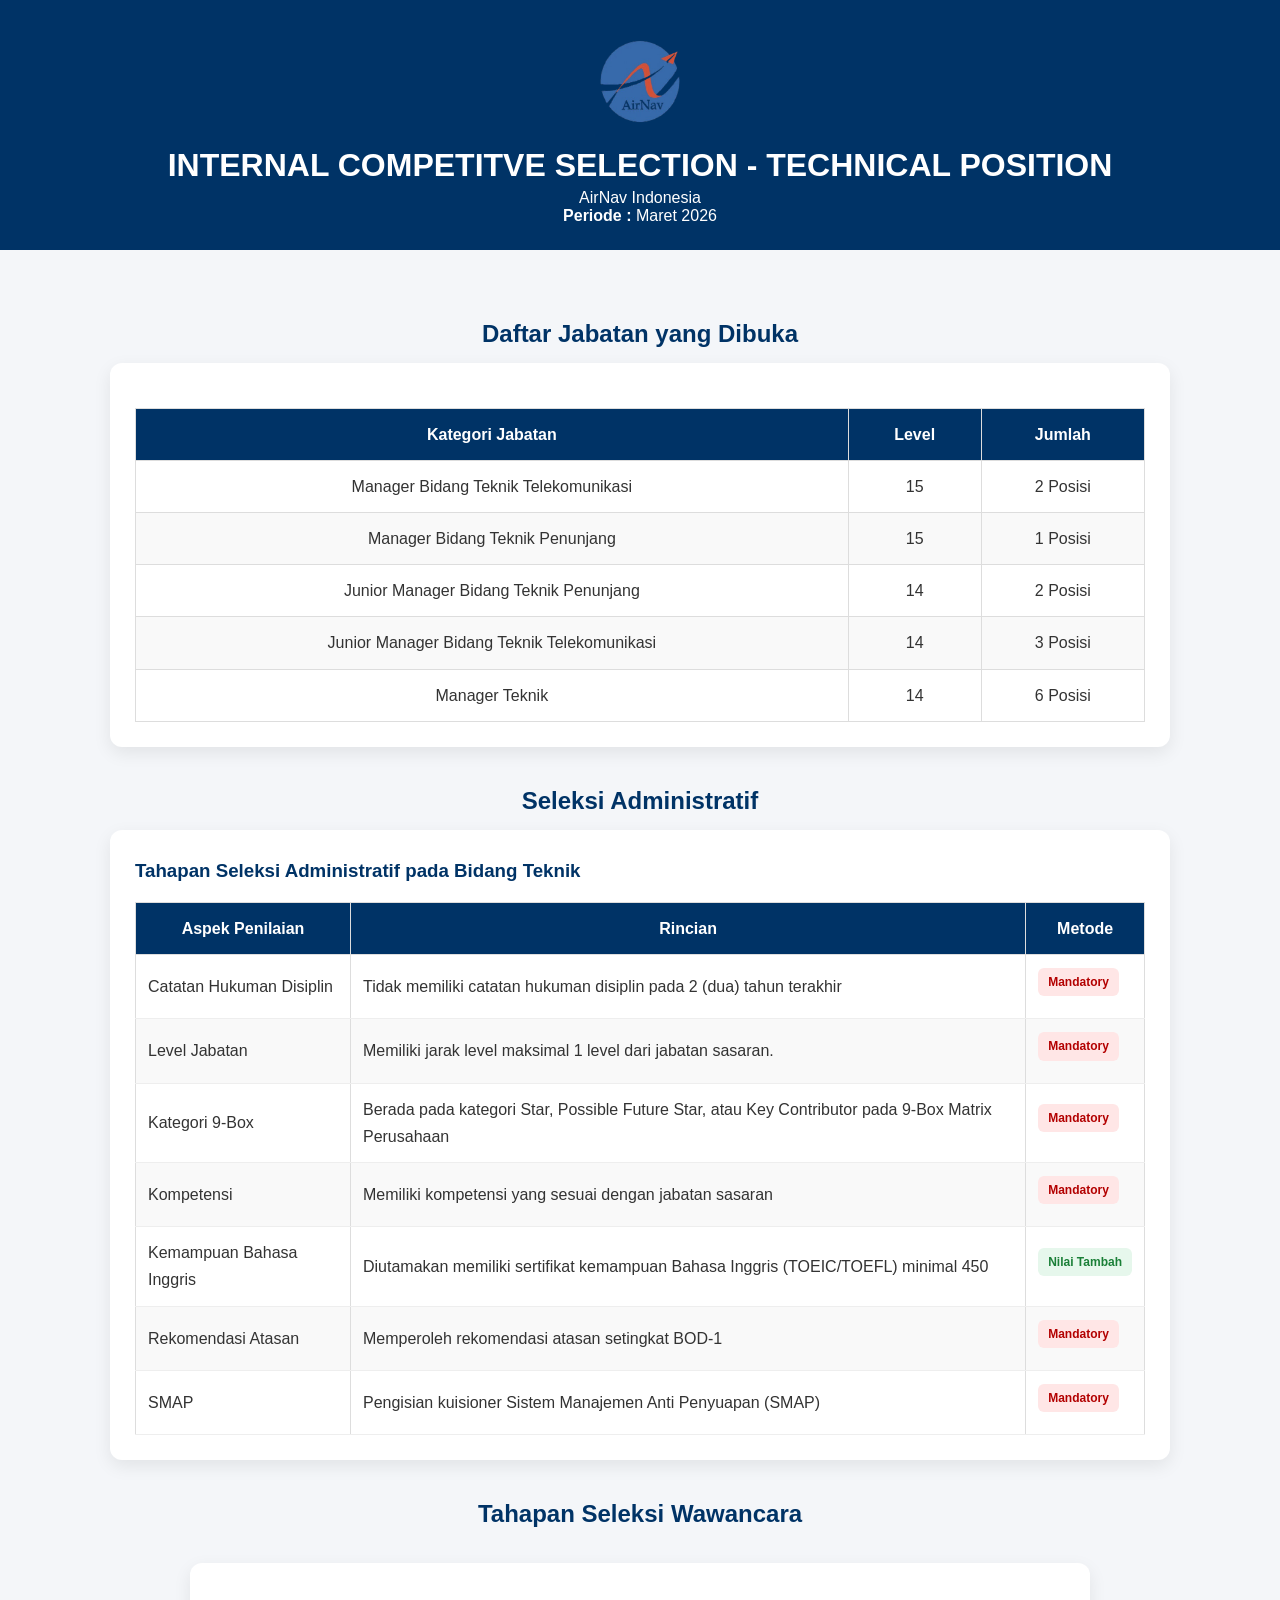
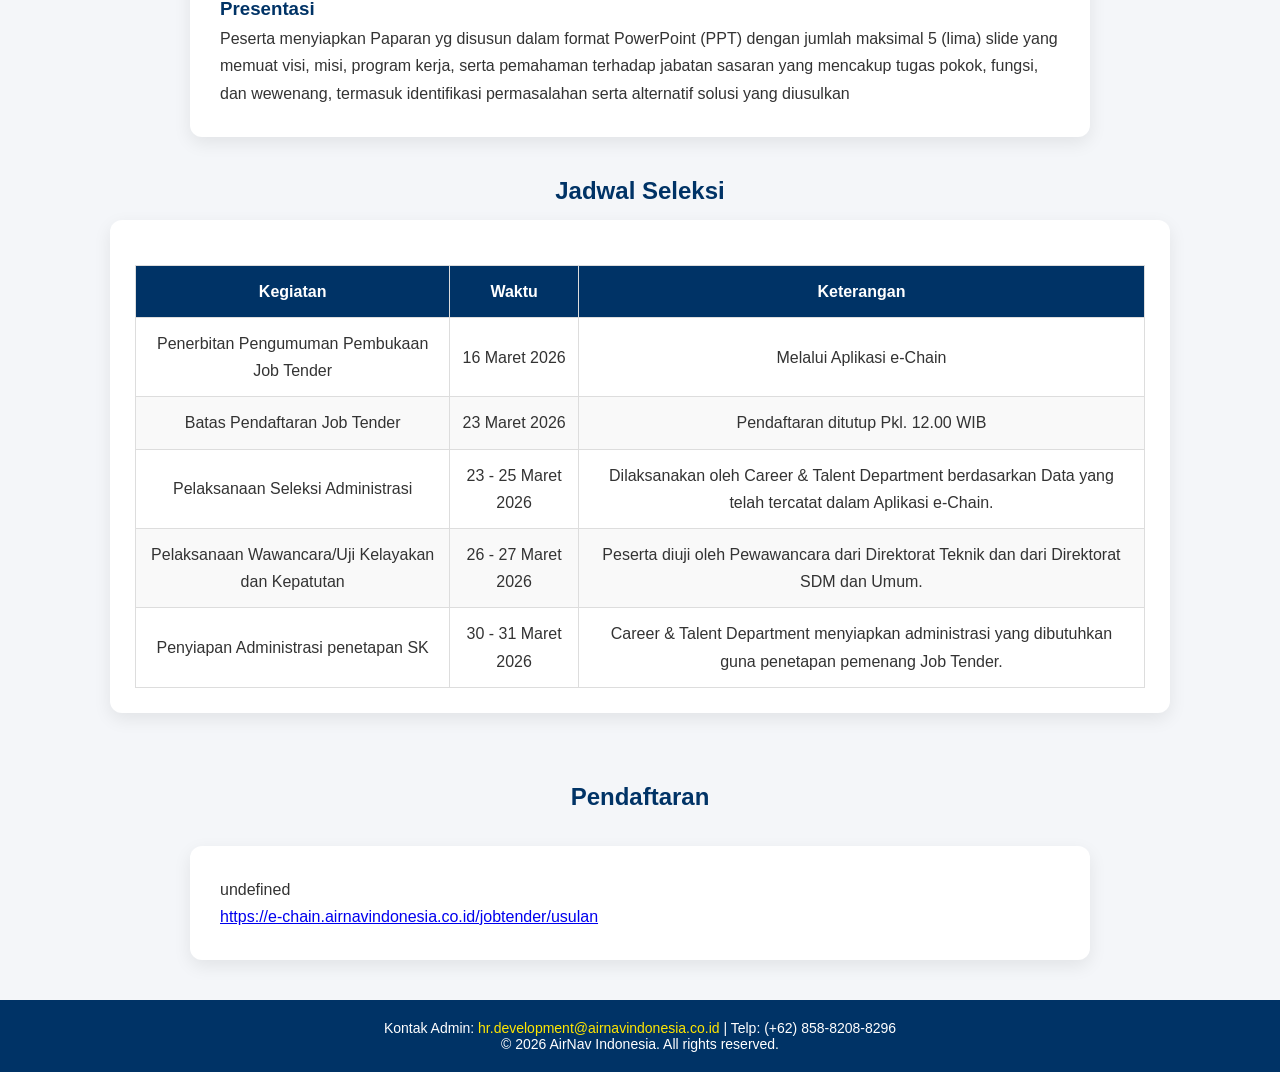
==== index.html @ 0acf9e3b "Update index.html" ====
<!DOCTYPE html>
<html>

<head>

<title>Internal Competitive Selection | Teknik</title>

<link rel="stylesheet" href="css/style.css">

<meta name="viewport" content="width=device-width, initial-scale=1.0">

</head>

<body>

<header>

<img src="images/logo.png" class="logo">

<h1 id="judulTender">Internal Competitive Selection</h1>

<p>AirNav Indonesia</p>

<p><b>Periode :</b> <span id="periodeTender"></span></p>

</header>

<div class="container">

<!-- ======================
JABATAN
====================== -->
    
<h2>Daftar Jabatan yang Dibuka</h2>

<div class="card admin-card">

<table>

<thead>
<tr>
<th>Kategori Jabatan</th>
<th>Level</th>
<th>Jumlah</th>
</tr>
</thead>

<tbody id="jabatanTable"></tbody>

</table>

</div>




<!-- ======================
SELEKSI ADMINISTRATIF
====================== -->

<h2>Seleksi Administratif</h2>

<div class="card admin-card">

<h3>Tahapan Seleksi Administratif pada Bidang Teknik</h3>

<table class="admin-table">

<thead>
<tr>
<th>Aspek Penilaian</th>
<th>Rincian</th>
<th>Metode</th>
</tr>
</thead>

<tbody id="adminTable"></tbody>

</table>

</div>


<!-- ======================
TAHAP WAWANCARA
====================== -->

<h2>Tahapan Seleksi Wawancara</h2>

<div id="wawancara" class="card-container"></div>



<!-- ======================
JADWAL
====================== -->

<h2>Jadwal Seleksi</h2>

<div class="card admin-card">
<table>

<thead>
<tr>
<th>Kegiatan</th>
<th>Waktu</th>
<th>Keterangan</th>
</tr>
</thead>

<tbody id="jadwalTable"></tbody>

</table>

</div>

</div>



<h2>Pendaftaran </h2>

<div id="pendaftaran" class="card-container"></div>


<!-- ======================
FOOTER
===================== -->
<footer>
    <p>Kontak Admin: <a href="hr.development@airnavindonesia.co.id">hr.development@airnavindonesia.co.id</a> | Telp: (+62) 858-8208-8296</p>
    <p>© 2026 AirNav Indonesia. All rights reserved.</p>
</footer>

<script src="js/script.js"></script>

</body>
</html>
---- css/style.css ----
/* =====================
GLOBAL
===================== */
*{
box-sizing:border-box;
margin:0;
padding:0;
}

body{

font-family: Arial, Helvetica, sans-serif;
background:#f4f6f9;
margin:0;
color:#333;


}

/* =====================
HEADER
===================== */

header{

background:#003366;
color:white;
padding:25px;
text-align:center;

}

.logo{

/* width:200px;
margin-bottom:10px; */


max-width:200px;
width:100%;
height:auto;


}

header h1{

margin:5px 0;

}

/* =====================
CONTAINER
===================== */

.container{

/* width:85%;
margin:auto;
padding:30px; */

width:100%;
max-width:1100px;
margin:auto;
padding:30px 20px;

}

h2{

margin-top:40px;
color:#003366;
text-align:center;

}

h3{

margin-top:20px;
color:#003366;

}

.btn-daftar{

display:inline-block;
margin-top:10px;
padding:10px 18px;

background:#0d3b66;
color:white;
text-decoration:none;

border-radius:6px;
font-weight:bold;

}

.btn-daftar:hover{

background:#145da0;

}

/* =====================
TABLE
===================== */

table{

width:100%;
border-collapse:collapse;
margin-top:20px;
background:white;

}

th, td{

border:1px solid #ddd;
padding:12px;
text-align:center;

}

th{

background:#003366;
color:white;

}

tr:nth-child(even){

background:#f9f9f9;

}

/* =====================
CARD CONTAINER
===================== */

.card-container{

display:flex;
flex-wrap:wrap;
gap:20px;
margin-top:20px;
justify-content:center;

}


/* =====================
CARD
===================== */

.card{

background:white;
padding:30px;
border-radius:12px;
box-shadow:0 6px 18px rgba(0,0,0,0.08);

width:100%;
max-width:900px;

line-height:1.7;

margin-top:15px;

}

.card:hover{

transform:translateY(-5px);

}

.card h3{

margin-top:0;

}

/* =====================
ADMINISTRATIF CARD
===================== */

.admin-card{

width:100%;
max-width:100%;
padding:25px;

}

/* tabel administratif */

.admin-table{

width:100%;
border-collapse:collapse;
margin-top:15px;

}

.admin-table th{

background:#003366;
color:white;
padding:12px;
text-align:center;

}

.admin-table td{

padding:12px;
border-bottom:1px solid #eee;
text-align:left;

}

.admin-table tr:hover{

background:#f4f8ff;

}

/* =====================
BADGE
===================== */

.badge{

display:inline-block;
padding:4px 10px;
border-radius:6px;
font-size:12px;
margin-bottom:10px;
font-weight:bold;
white-space:nowrap;

}

.mandatory{

background:#ffe6e6;
color:#b30000;

}

.ranking{

background:#e6f2ff;
color:#003366;

}

.nilai-tambah{

background:#e6f7ec;
color:#1a7f37;

}

/* =====================
RESPONSIVE MOBILE
===================== */

@media (max-width:768px){

.container{

width:100%;
padding:15px;
justify-content:center;

}

.logo{
width:140px;
}

.card{

width:100%;
max-width: 100%;

}

.card-container{
flex-direction:column;
}

table{

font-size:14px;
display:block; 
overflow-x:auto; 

}

header{

padding:20px 10px;

}

}

html, body{
overflow-x:hidden;
}


/* @media (max-width:768px){

.container{
width:100%;
padding:15px;
}

.logo{
width:140px;
}

.card-container{
flex-direction:column;
}

.card{
width:100%;
}

table{
font-size:14px;
display:block;
overflow-x:auto;
}

header{
padding:20px 10px;
}

html, body{
overflow-x:hidden;
}

}
 */


/* =====================
FOOTER
===================== */
footer {
    background-color: #003366;
    color: white;
    text-align: center;
    padding: 20px 10px;
    margin-top: 40px;
    font-size: 14px;
}

footer a {
    color: #ffe600;
    text-decoration: none;
}

footer a:hover {
    text-decoration: underline;
}

/* Footer responsive */
@media (max-width: 768px) {
    footer {
        font-size: 13px;
        padding: 15px 10px;
    }
}
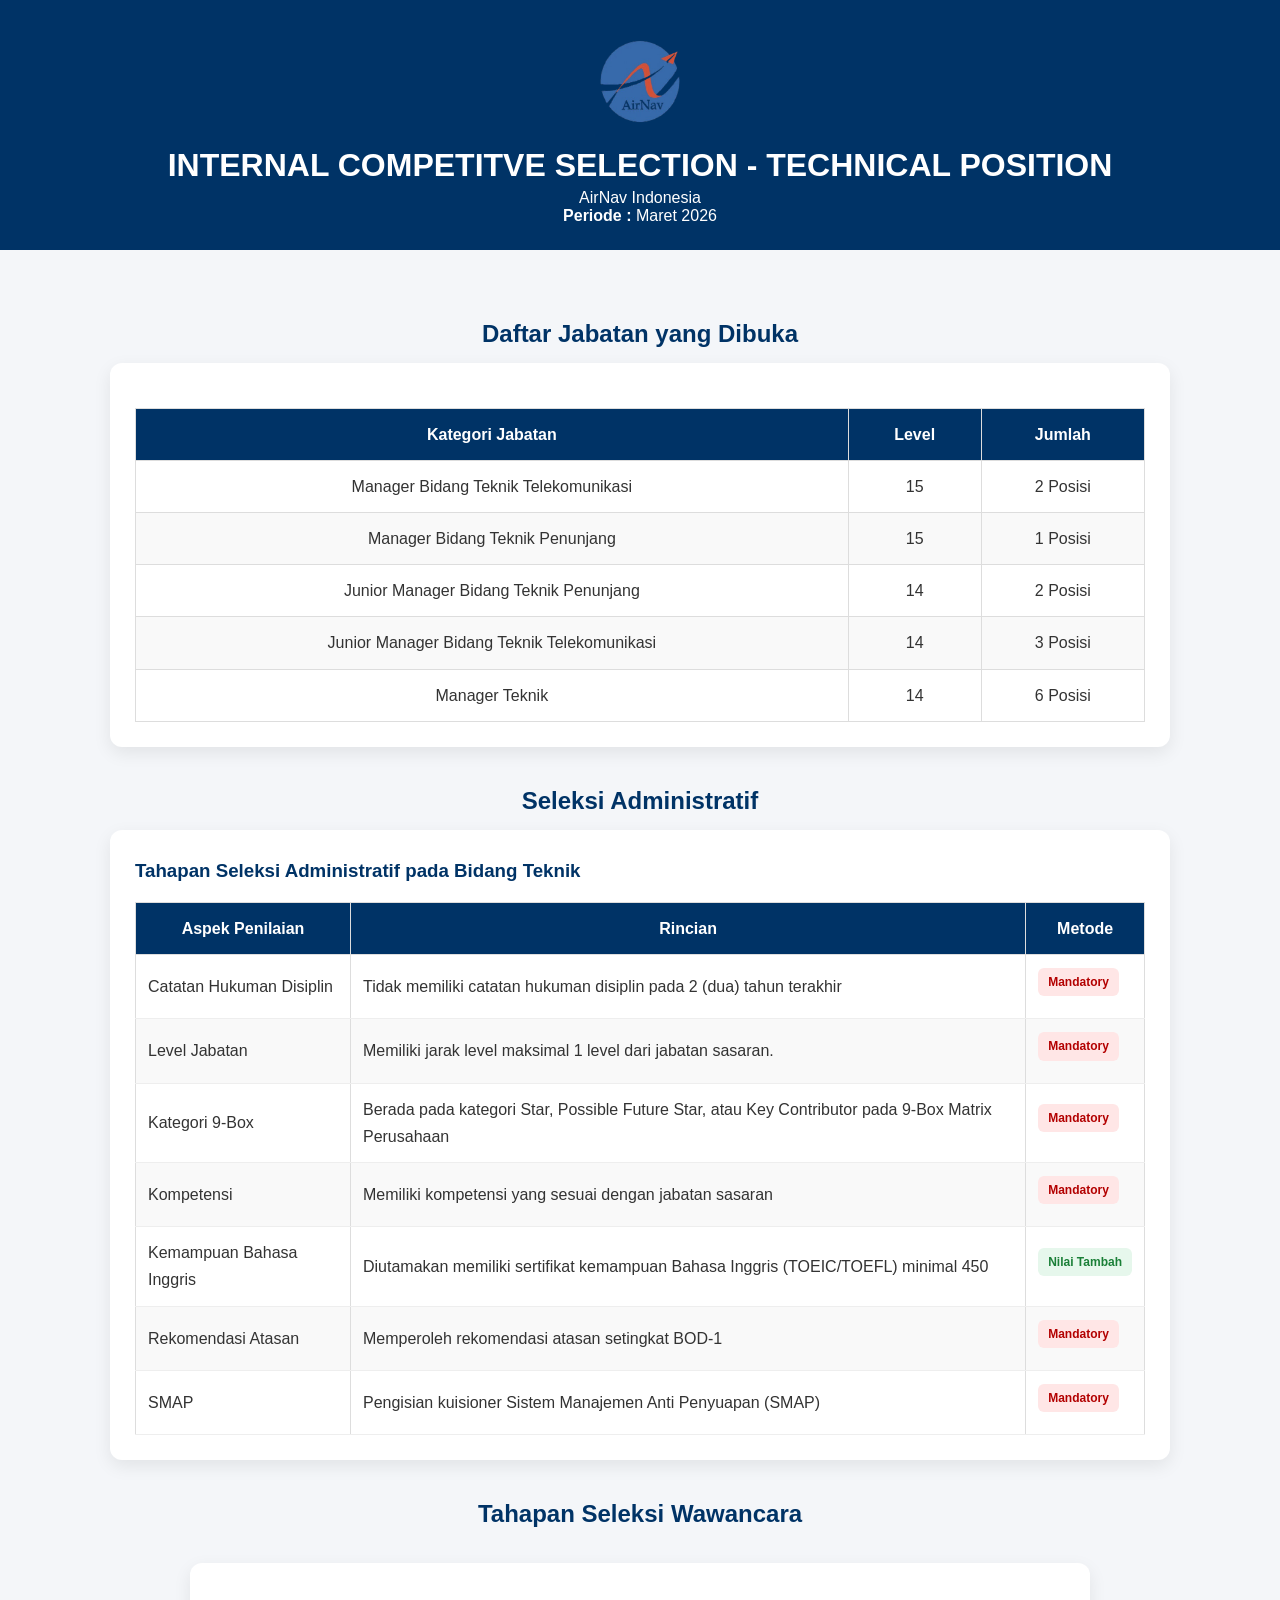
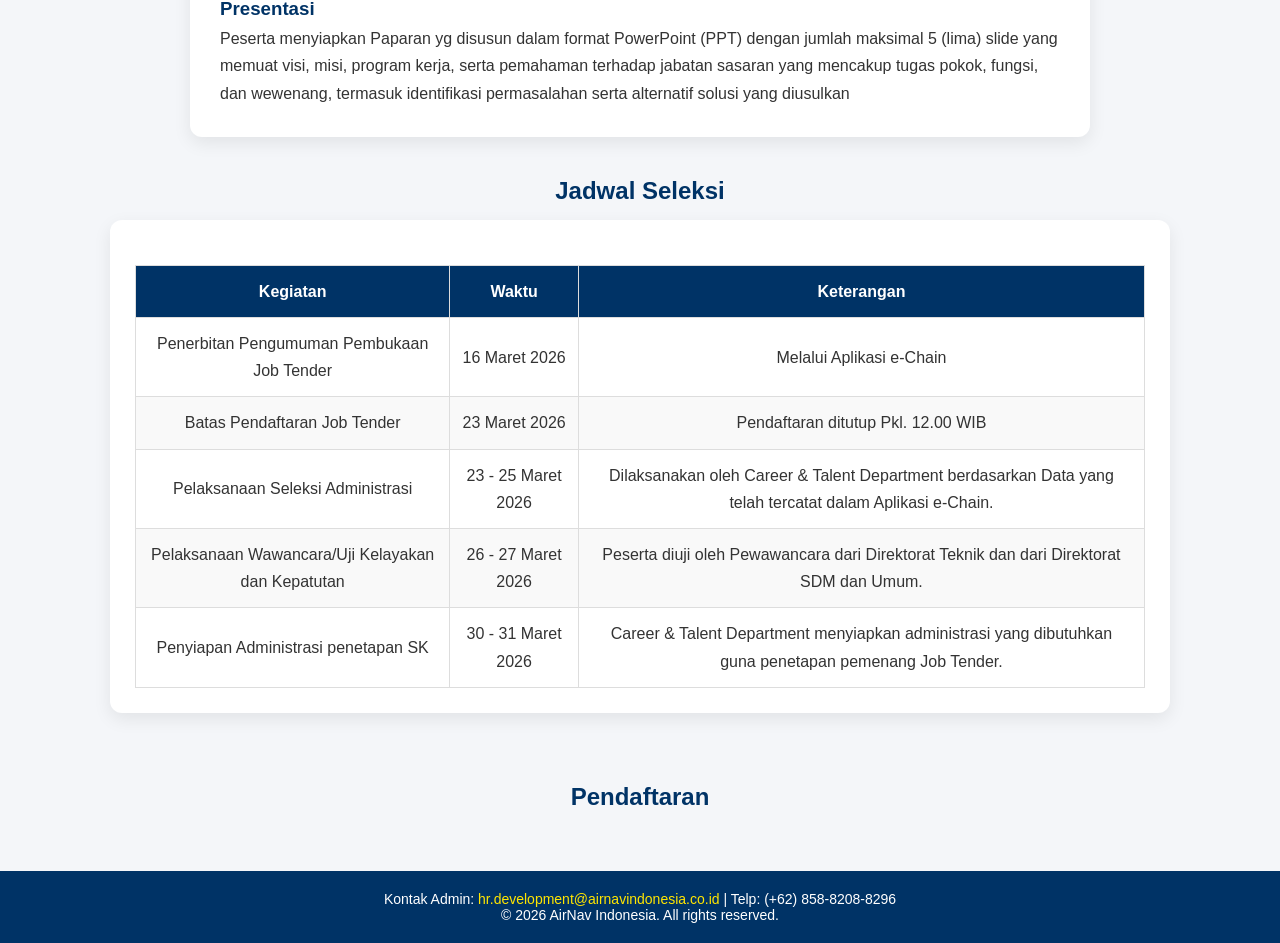
==== commit 8d0f45ca: "Update index.html" ====
--- a/index.html
+++ b/index.html
@@ -120,7 +120,7 @@
 
 <h2>Pendaftaran </h2>
 
-<div id="pendaftaran" class="card-container"></div>
+<div class="card-container"></div>
 
 
 <!-- ======================
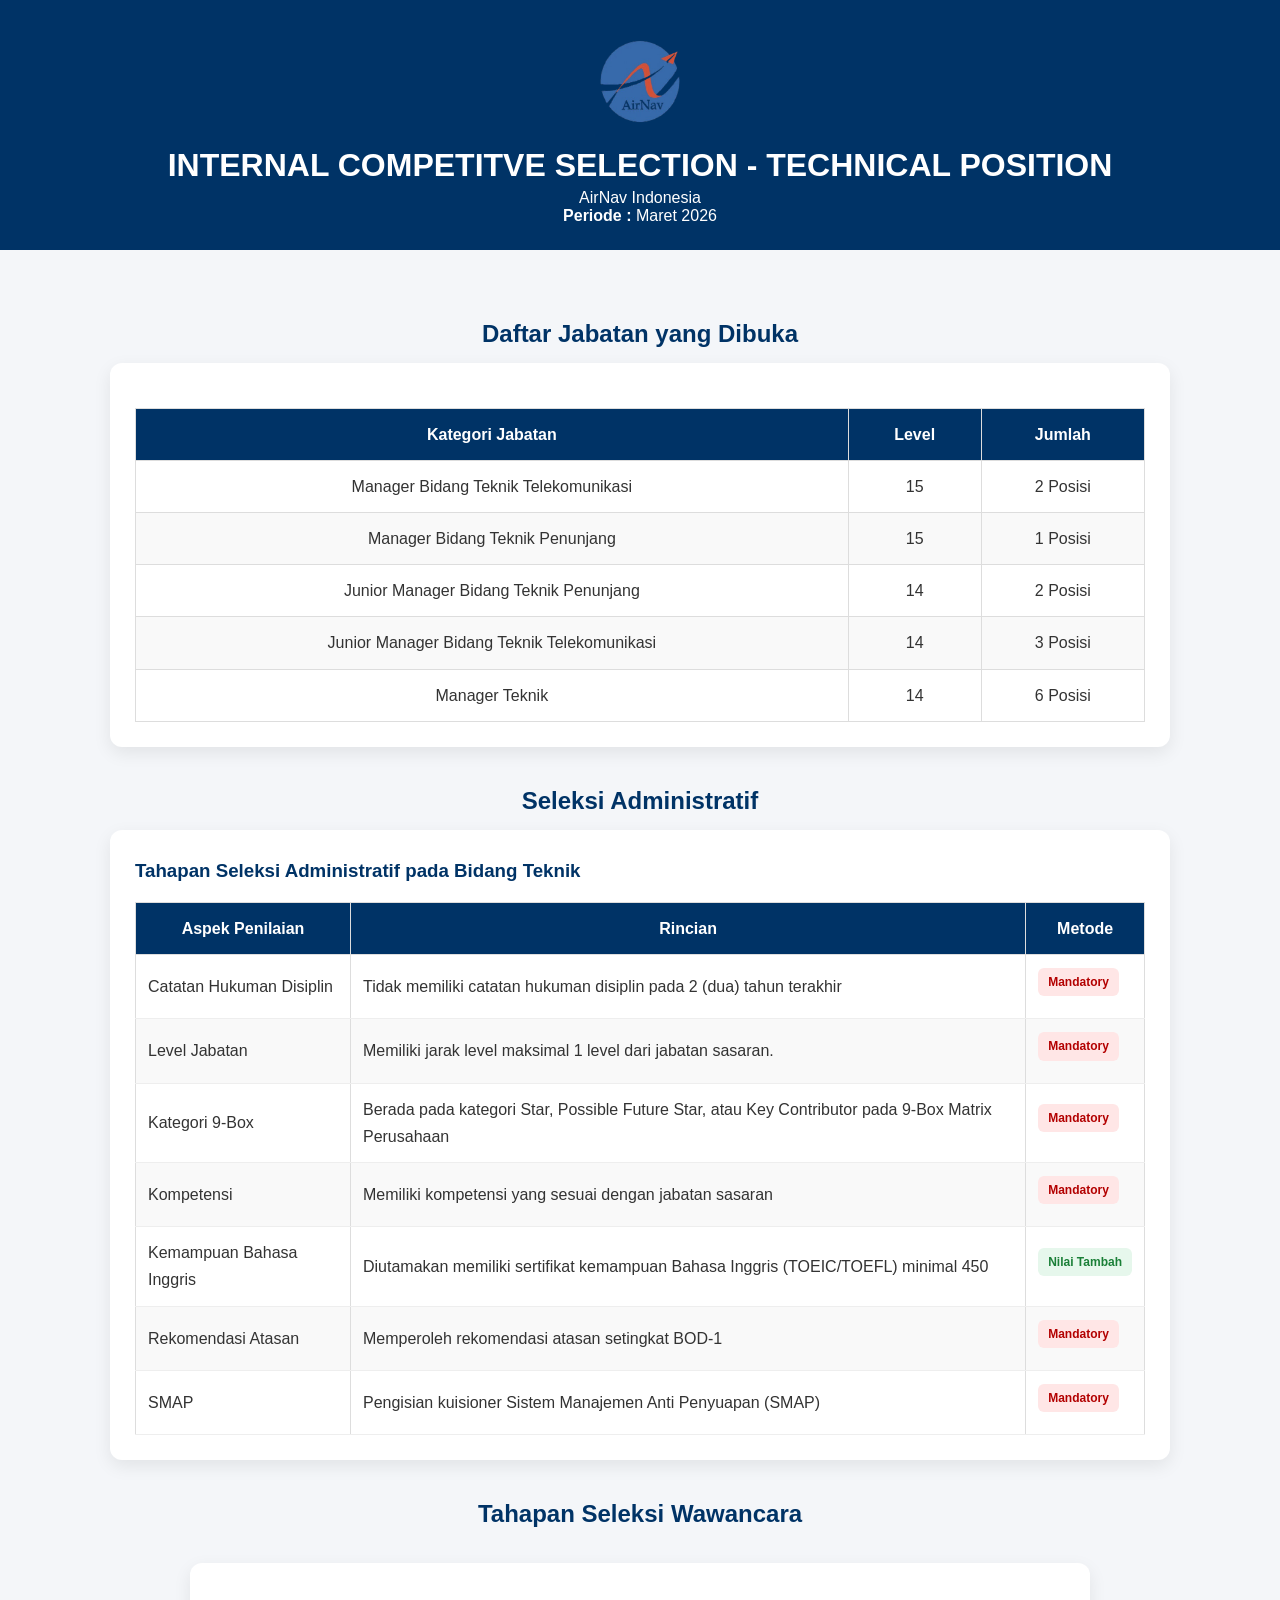
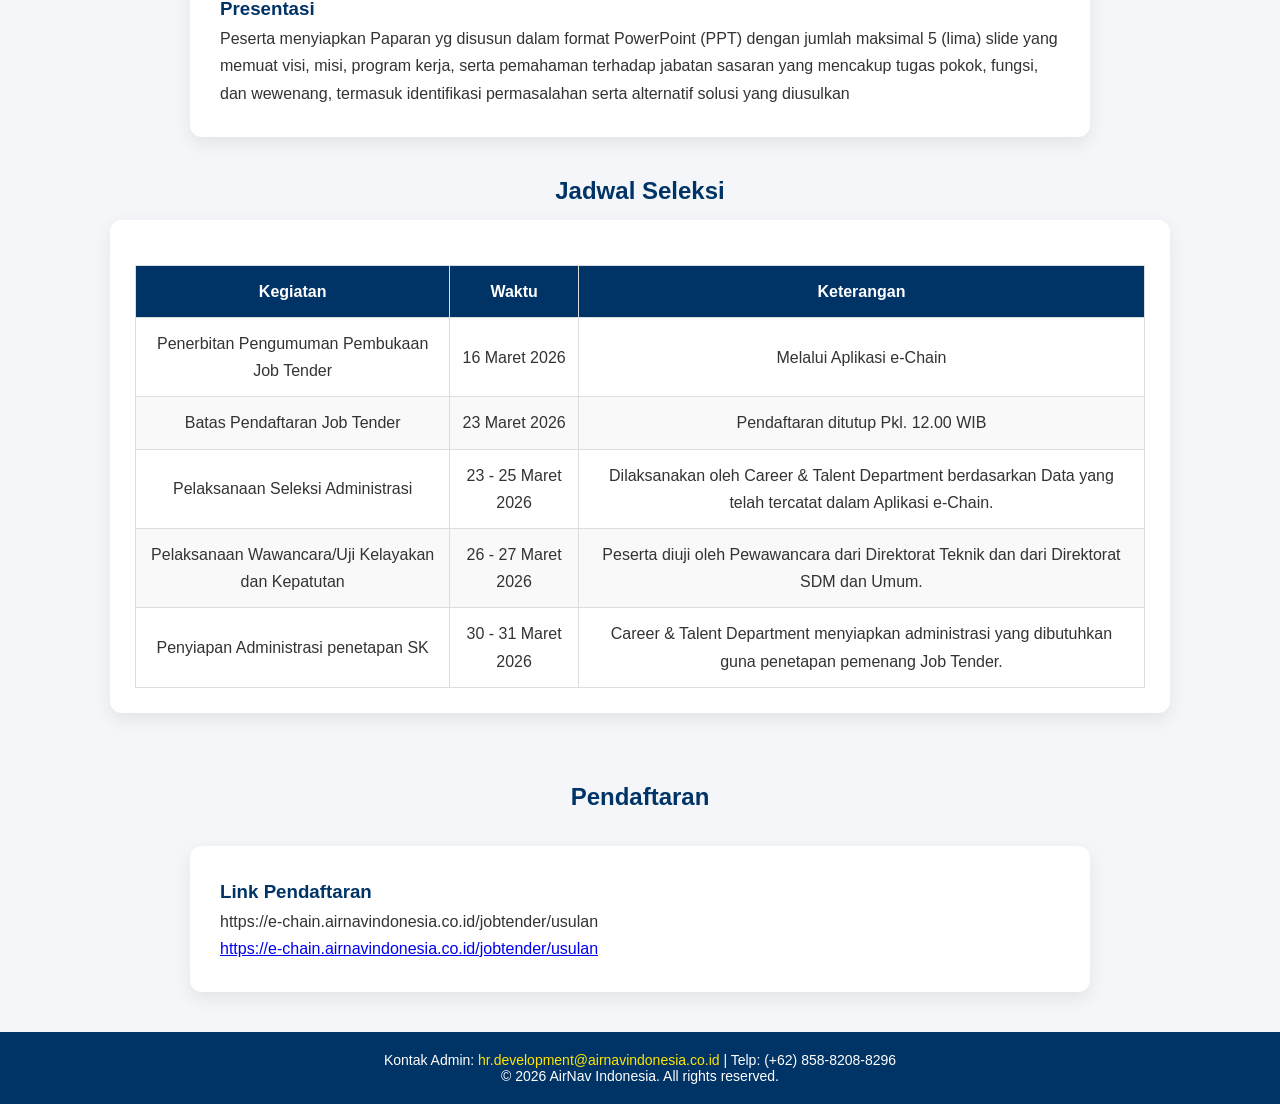
==== commit 8dd34a1c: "Update index.html" ====
--- a/index.html
+++ b/index.html
@@ -120,7 +120,7 @@
 
 <h2>Pendaftaran </h2>
 
-<div class="card-container"></div>
+<div id= "pendaftaran" class="card-container"></div>
 
 
 <!-- ======================
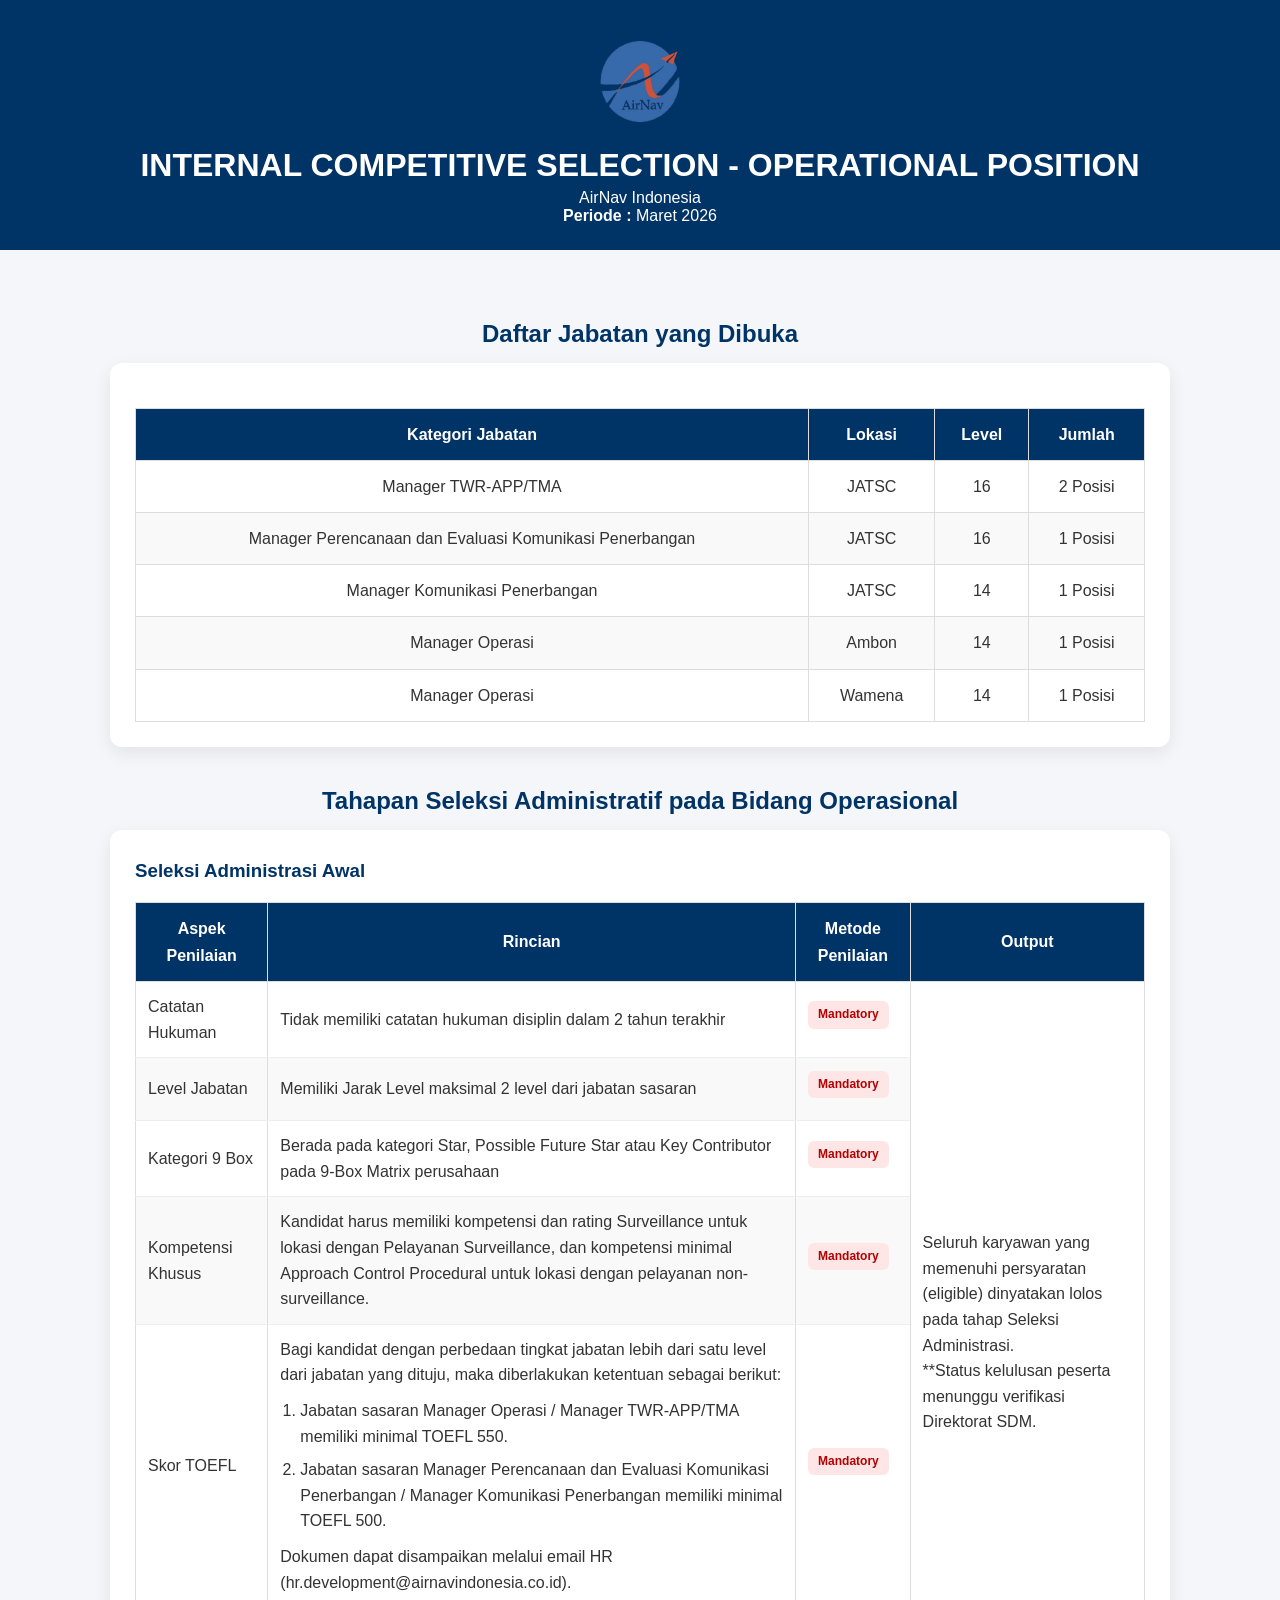
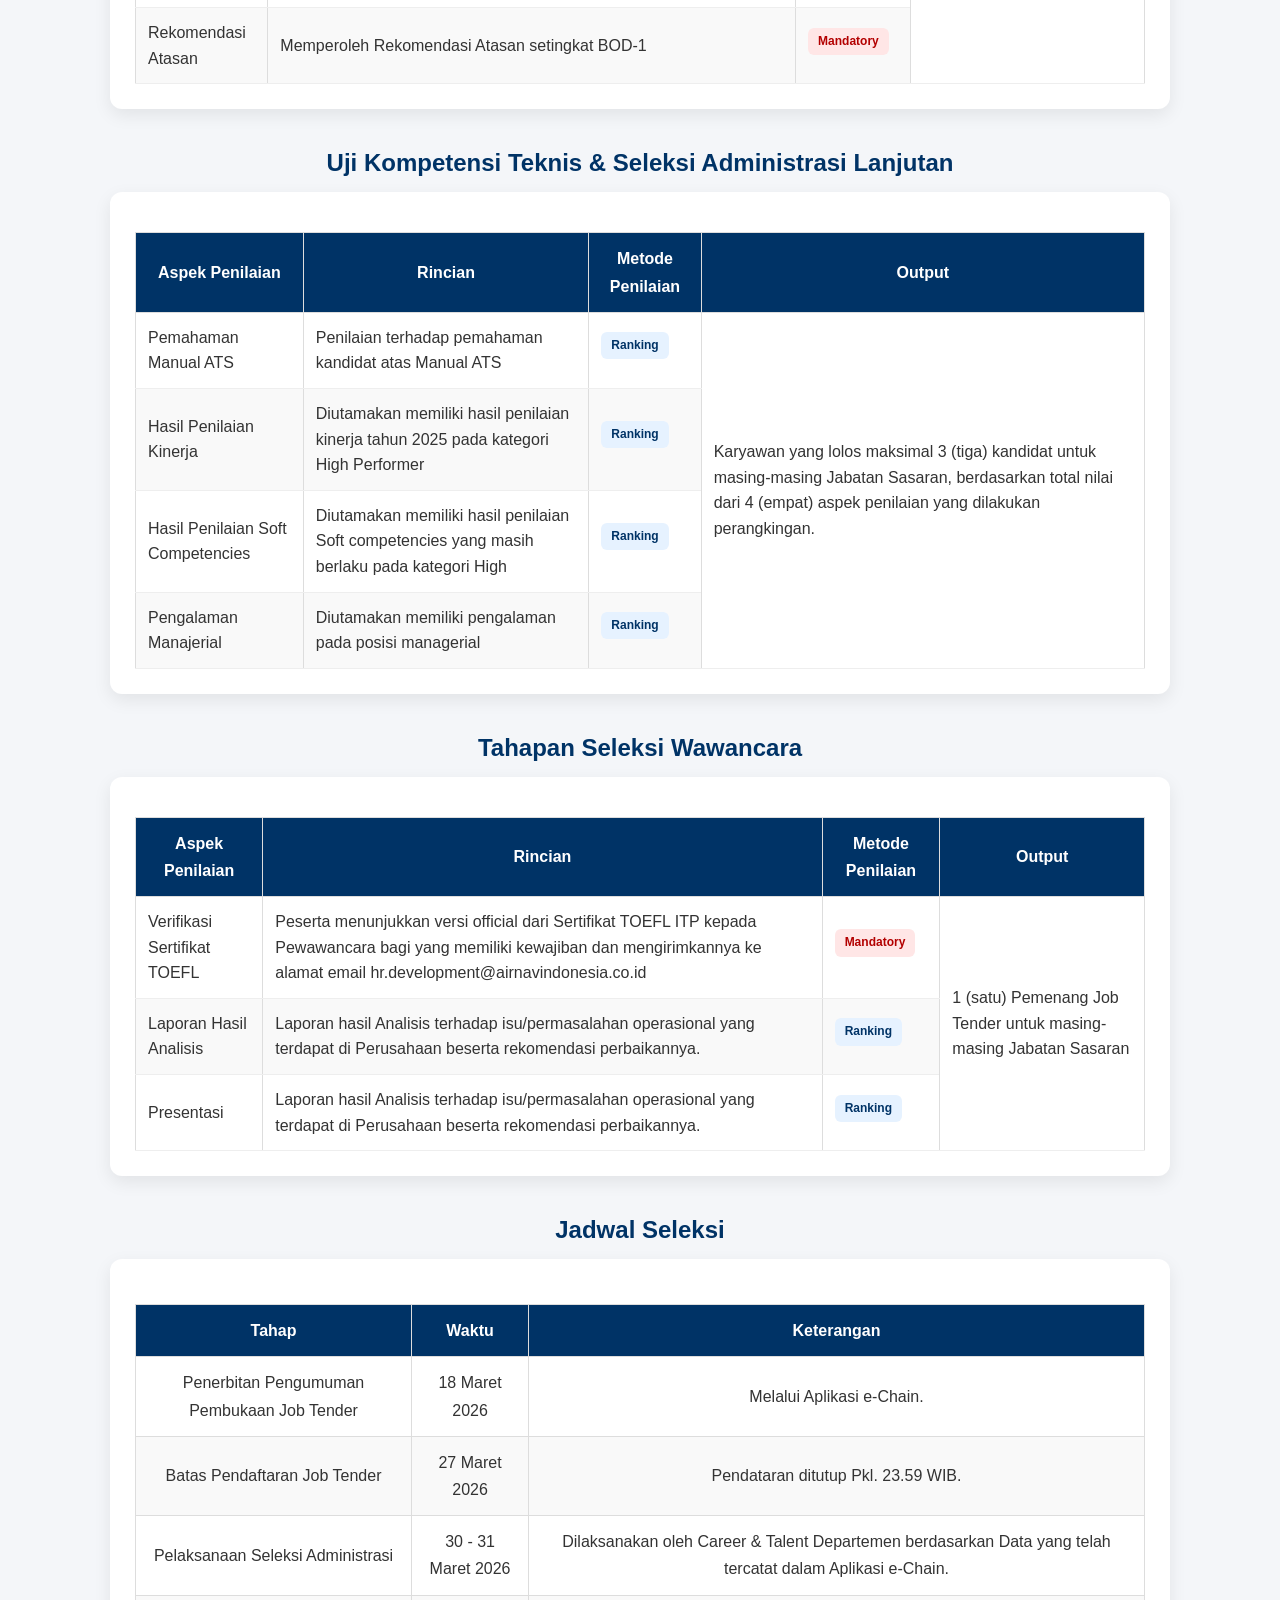
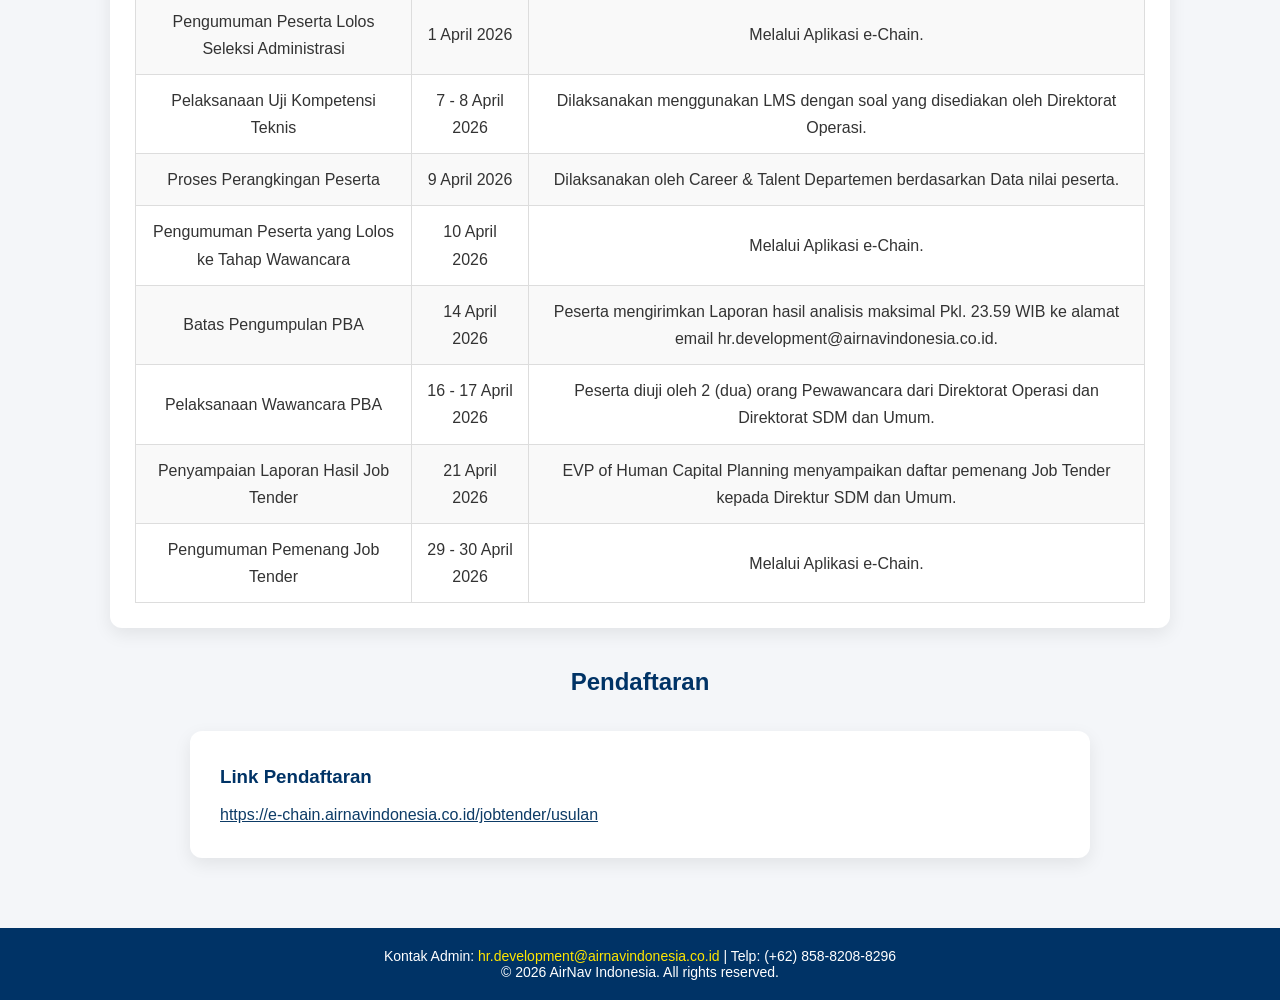
==== commit 882329ee: "Update index.html" ====
--- a/index.html
+++ b/index.html
@@ -3,7 +3,7 @@
 
 <head>
 
-<title>Internal Competitive Selection | Teknik</title>
+<title>Internal Competitive Selection | Operasi</title>
 
 <link rel="stylesheet" href="css/style.css">
 
@@ -30,16 +30,16 @@
 <!-- ======================
 JABATAN
 ====================== -->
-    
+
 <h2>Daftar Jabatan yang Dibuka</h2>
 
 <div class="card admin-card">
-
 <table>
 
 <thead>
 <tr>
 <th>Kategori Jabatan</th>
+<th>Lokasi</th>
 <th>Level</th>
 <th>Jumlah</th>
 </tr>
@@ -48,21 +48,18 @@
 <tbody id="jabatanTable"></tbody>
 
 </table>
-
 </div>
 
 
-
-
 <!-- ======================
-SELEKSI ADMINISTRATIF
+SELEKSI ADMINISTRATIF 
 ====================== -->
 
-<h2>Seleksi Administratif</h2>
+<h2>Tahapan Seleksi Administratif pada Bidang Operasional</h2>
 
 <div class="card admin-card">
 
-<h3>Tahapan Seleksi Administratif pada Bidang Teknik</h3>
+<h3>Seleksi Administrasi Awal</h3>
 
 <table class="admin-table">
 
@@ -70,11 +67,37 @@
 <tr>
 <th>Aspek Penilaian</th>
 <th>Rincian</th>
-<th>Metode</th>
+<th>Metode Penilaian</th>
+<th>Output</th>
 </tr>
 </thead>
 
 <tbody id="adminTable"></tbody>
+
+</table>
+
+</div>
+
+
+<!-- ====================
+ ========================-->
+
+<h2>Uji Kompetensi Teknis & Seleksi Administrasi Lanjutan</h2>
+
+<div class="card admin-card">
+
+<table class="admin-table">
+
+<thead>
+<tr>
+<th>Aspek Penilaian</th>
+<th>Rincian</th>
+<th>Metode Penilaian</th>
+<th>Output</th>
+</tr>
+</thead>
+
+<tbody id="adminTable2"></tbody>
 
 </table>
 
@@ -87,7 +110,24 @@
 
 <h2>Tahapan Seleksi Wawancara</h2>
 
-<div id="wawancara" class="card-container"></div>
+<div class="card admin-card">
+
+<table class="admin-table">
+
+<thead>
+<tr>
+<th>Aspek Penilaian</th>
+<th>Rincian</th>
+<th>Metode Penilaian</th>
+<th>Output</th>
+</tr>
+</thead>
+
+<tbody id="wawancara"></tbody>
+
+</table>
+
+</div>
 
 
 
@@ -102,7 +142,7 @@
 
 <thead>
 <tr>
-<th>Kegiatan</th>
+<th>Tahap</th>
 <th>Waktu</th>
 <th>Keterangan</th>
 </tr>
@@ -111,16 +151,18 @@
 <tbody id="jadwalTable"></tbody>
 
 </table>
-
-</div>
-
 </div>
 
 
-
+<!-- ======================
+PENDAFTARAN
+===================== -->
 <h2>Pendaftaran </h2>
 
 <div id= "pendaftaran" class="card-container"></div>
+
+
+</div>
 
 
 <!-- ======================
@@ -135,3 +177,4 @@
 
 </body>
 </html>
+
--- a/css/style.css
+++ b/css/style.css
@@ -32,9 +32,6 @@
 
 .logo{
 
-/* width:200px;
-margin-bottom:10px; */
-
 
 max-width:200px;
 width:100%;
@@ -54,10 +51,6 @@
 ===================== */
 
 .container{
-
-/* width:85%;
-margin:auto;
-padding:30px; */
 
 width:100%;
 max-width:1100px;
@@ -135,6 +128,11 @@
 background:#f9f9f9;
 
 }
+
+/* td[rowspan] {
+  vertical-align: center;
+  
+} */
 
 /* =====================
 CARD CONTAINER
@@ -182,6 +180,23 @@
 margin-top:0;
 
 }
+.card a{
+
+display:block;
+margin-top:8px;
+
+color:#0d3b66;
+text-decoration:underline;
+
+word-break:break-all;
+
+}
+
+.card a:hover{
+
+color:#145da0;
+
+}
 
 /* =====================
 ADMINISTRATIF CARD
@@ -203,6 +218,13 @@
 border-collapse:collapse;
 margin-top:15px;
 
+}
+
+.admin-table td {
+  /* vertical-align: center; */
+  line-height: 1.6;
+  border-bottom:1px solid #eee;
+  text-align:left;
 }
 
 .admin-table th{
@@ -214,18 +236,20 @@
 
 }
 
-.admin-table td{
-
-padding:12px;
-border-bottom:1px solid #eee;
-text-align:left;
-
-}
-
 .admin-table tr:hover{
 
 background:#f4f8ff;
 
+}
+
+.admin-table td ol {
+  margin: 10px 0;
+  padding-left: 20px;
+}
+
+.admin-table td ol li {
+  margin-bottom: 8px;
+  line-height: 1.6;
 }
 
 /* =====================
@@ -315,43 +339,6 @@
 }
 
 
-/* @media (max-width:768px){
-
-.container{
-width:100%;
-padding:15px;
-}
-
-.logo{
-width:140px;
-}
-
-.card-container{
-flex-direction:column;
-}
-
-.card{
-width:100%;
-}
-
-table{
-font-size:14px;
-display:block;
-overflow-x:auto;
-}
-
-header{
-padding:20px 10px;
-}
-
-html, body{
-overflow-x:hidden;
-}
-
-}
- */
-
-
 /* =====================
 FOOTER
 ===================== */
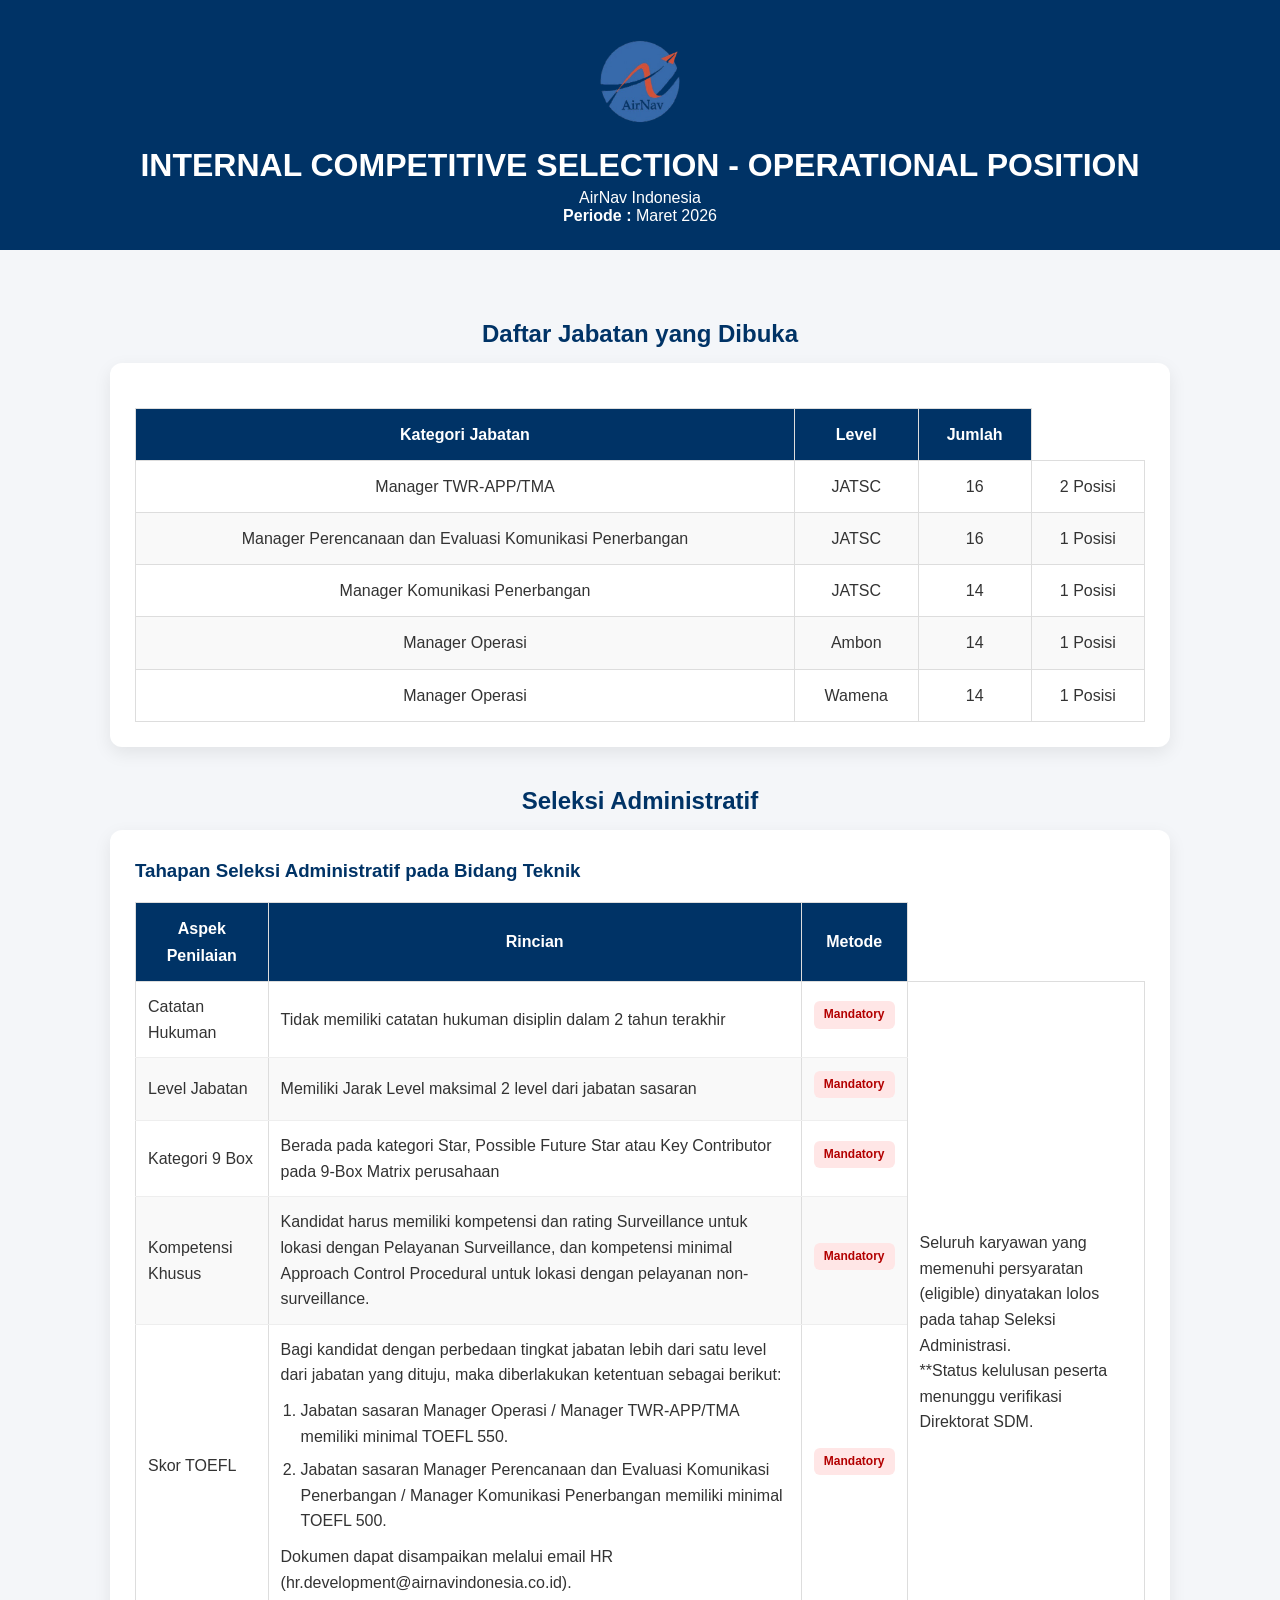
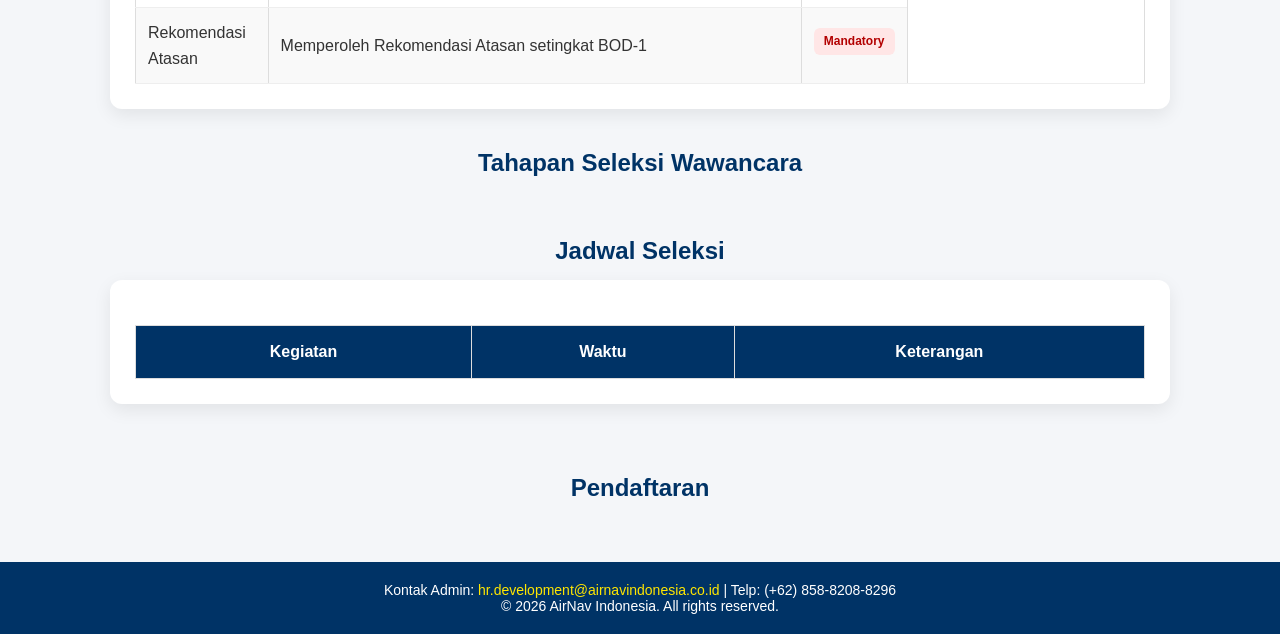
==== commit f855c746: "Update index.html" ====
--- a/index.html
+++ b/index.html
@@ -3,7 +3,7 @@
 
 <head>
 
-<title>Internal Competitive Selection | Operasi</title>
+<title>Internal Competitive Selection | Teknik</title>
 
 <link rel="stylesheet" href="css/style.css">
 
@@ -30,16 +30,16 @@
 <!-- ======================
 JABATAN
 ====================== -->
-
+    
 <h2>Daftar Jabatan yang Dibuka</h2>
 
 <div class="card admin-card">
+
 <table>
 
 <thead>
 <tr>
 <th>Kategori Jabatan</th>
-<th>Lokasi</th>
 <th>Level</th>
 <th>Jumlah</th>
 </tr>
@@ -48,18 +48,21 @@
 <tbody id="jabatanTable"></tbody>
 
 </table>
+
 </div>
 
 
+
+
 <!-- ======================
-SELEKSI ADMINISTRATIF 
+SELEKSI ADMINISTRATIF
 ====================== -->
 
-<h2>Tahapan Seleksi Administratif pada Bidang Operasional</h2>
+<h2>Seleksi Administratif</h2>
 
 <div class="card admin-card">
 
-<h3>Seleksi Administrasi Awal</h3>
+<h3>Tahapan Seleksi Administratif pada Bidang Teknik</h3>
 
 <table class="admin-table">
 
@@ -67,37 +70,11 @@
 <tr>
 <th>Aspek Penilaian</th>
 <th>Rincian</th>
-<th>Metode Penilaian</th>
-<th>Output</th>
+<th>Metode</th>
 </tr>
 </thead>
 
 <tbody id="adminTable"></tbody>
-
-</table>
-
-</div>
-
-
-<!-- ====================
- ========================-->
-
-<h2>Uji Kompetensi Teknis & Seleksi Administrasi Lanjutan</h2>
-
-<div class="card admin-card">
-
-<table class="admin-table">
-
-<thead>
-<tr>
-<th>Aspek Penilaian</th>
-<th>Rincian</th>
-<th>Metode Penilaian</th>
-<th>Output</th>
-</tr>
-</thead>
-
-<tbody id="adminTable2"></tbody>
 
 </table>
 
@@ -110,24 +87,7 @@
 
 <h2>Tahapan Seleksi Wawancara</h2>
 
-<div class="card admin-card">
-
-<table class="admin-table">
-
-<thead>
-<tr>
-<th>Aspek Penilaian</th>
-<th>Rincian</th>
-<th>Metode Penilaian</th>
-<th>Output</th>
-</tr>
-</thead>
-
-<tbody id="wawancara"></tbody>
-
-</table>
-
-</div>
+<div id="wawancara" class="card-container"></div>
 
 
 
@@ -142,7 +102,7 @@
 
 <thead>
 <tr>
-<th>Tahap</th>
+<th>Kegiatan</th>
 <th>Waktu</th>
 <th>Keterangan</th>
 </tr>
@@ -151,18 +111,16 @@
 <tbody id="jadwalTable"></tbody>
 
 </table>
+
+</div>
+
 </div>
 
 
-<!-- ======================
-PENDAFTARAN
-===================== -->
+
 <h2>Pendaftaran </h2>
 
 <div id= "pendaftaran" class="card-container"></div>
-
-
-</div>
 
 
 <!-- ======================
@@ -177,4 +135,3 @@
 
 </body>
 </html>
-
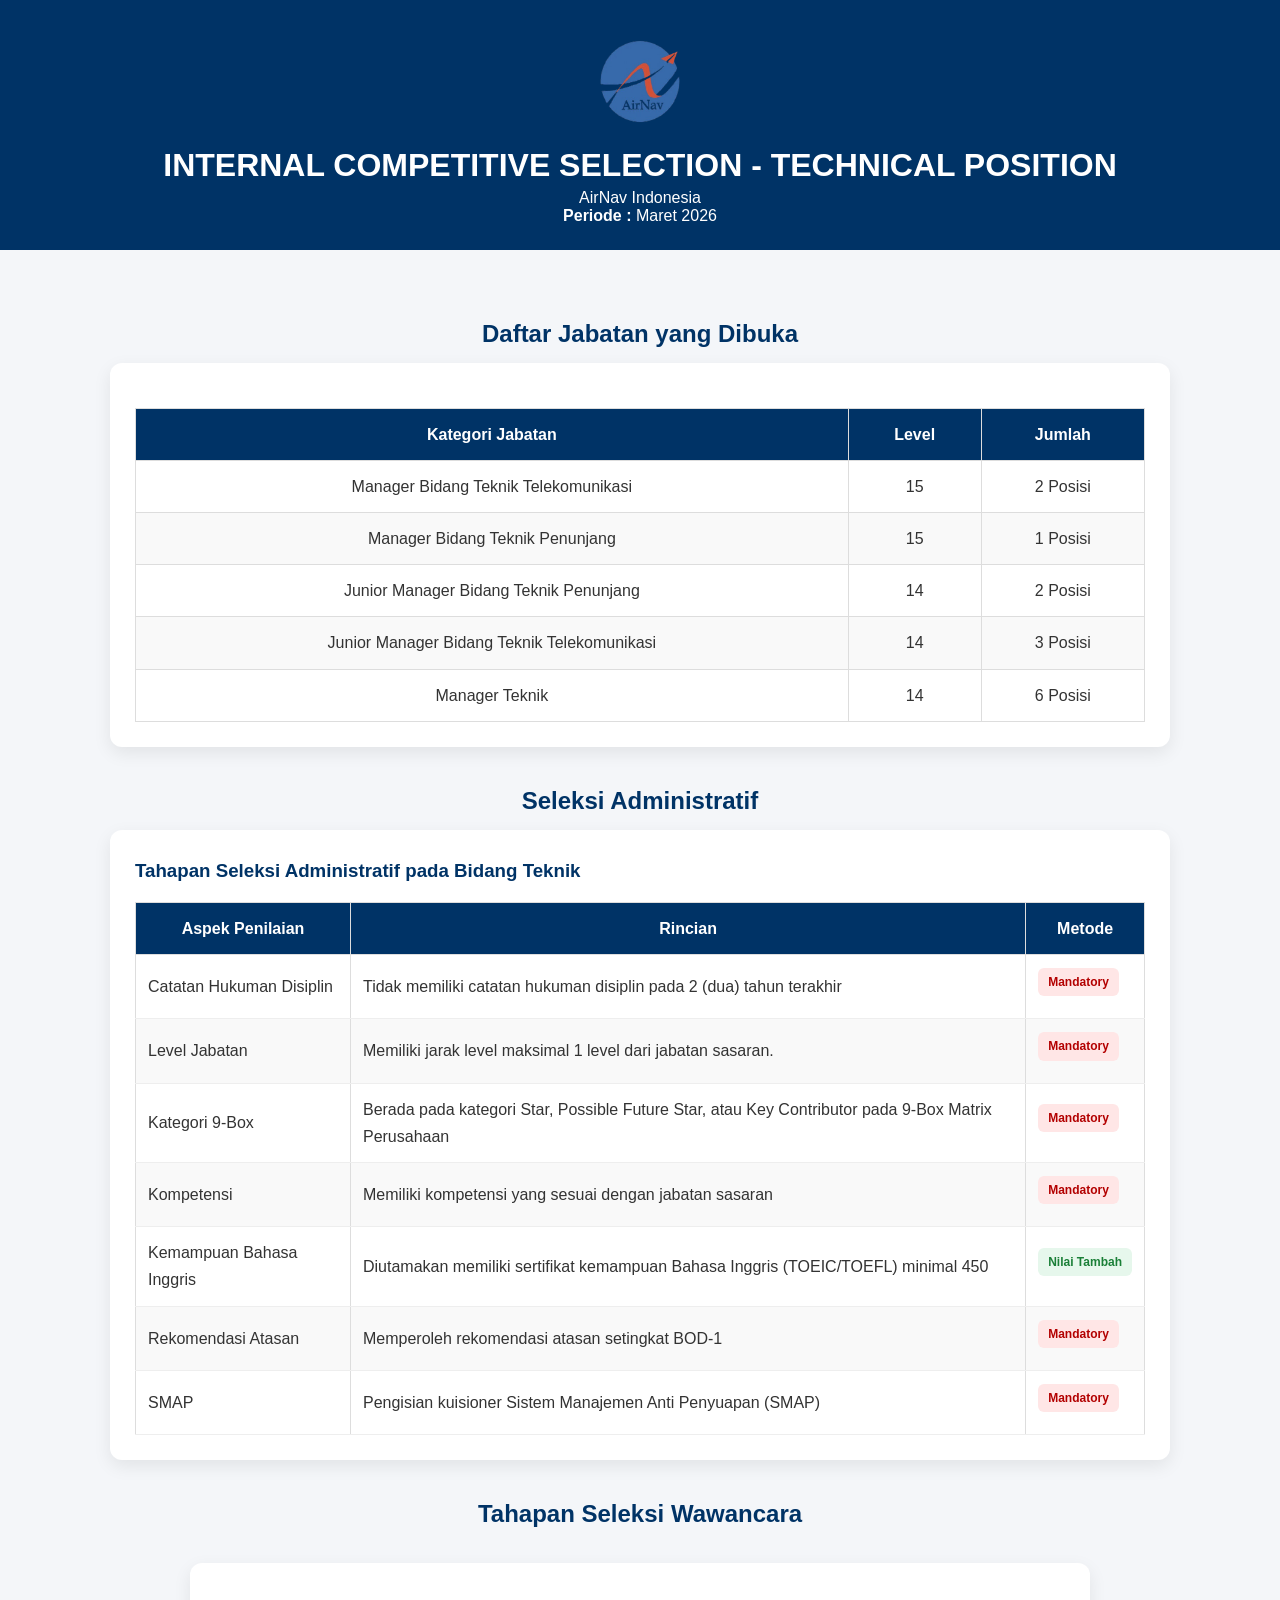
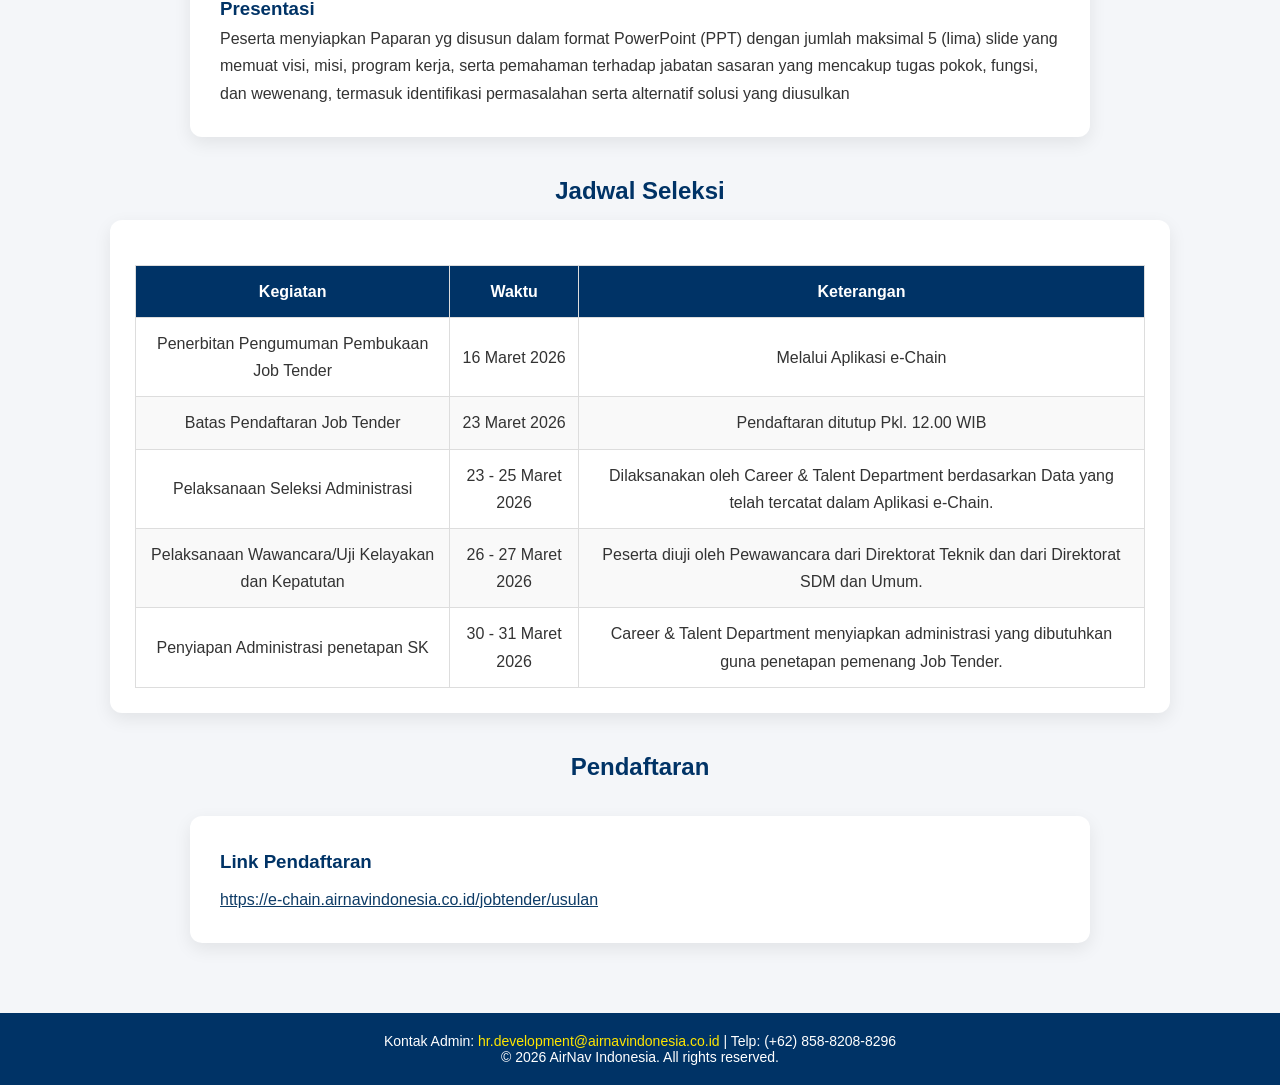
==== commit b4a5363b: "Update index.html" ====
--- a/index.html
+++ b/index.html
@@ -114,14 +114,14 @@
 
 </div>
 
-</div>
+
 
 
 
 <h2>Pendaftaran </h2>
 
 <div id= "pendaftaran" class="card-container"></div>
-
+</div>
 
 <!-- ======================
 FOOTER
--- a/css/style.css
+++ b/css/style.css
@@ -32,6 +32,9 @@
 
 .logo{
 
+/* width:200px;
+margin-bottom:10px; */
+
 
 max-width:200px;
 width:100%;
@@ -51,6 +54,10 @@
 ===================== */
 
 .container{
+
+/* width:85%;
+margin:auto;
+padding:30px; */
 
 width:100%;
 max-width:1100px;
@@ -128,11 +135,6 @@
 background:#f9f9f9;
 
 }
-
-/* td[rowspan] {
-  vertical-align: center;
-  
-} */
 
 /* =====================
 CARD CONTAINER
@@ -220,13 +222,6 @@
 
 }
 
-.admin-table td {
-  /* vertical-align: center; */
-  line-height: 1.6;
-  border-bottom:1px solid #eee;
-  text-align:left;
-}
-
 .admin-table th{
 
 background:#003366;
@@ -236,20 +231,18 @@
 
 }
 
+.admin-table td{
+
+padding:12px;
+border-bottom:1px solid #eee;
+text-align:left;
+
+}
+
 .admin-table tr:hover{
 
 background:#f4f8ff;
 
-}
-
-.admin-table td ol {
-  margin: 10px 0;
-  padding-left: 20px;
-}
-
-.admin-table td ol li {
-  margin-bottom: 8px;
-  line-height: 1.6;
 }
 
 /* =====================
@@ -339,6 +332,43 @@
 }
 
 
+/* @media (max-width:768px){
+
+.container{
+width:100%;
+padding:15px;
+}
+
+.logo{
+width:140px;
+}
+
+.card-container{
+flex-direction:column;
+}
+
+.card{
+width:100%;
+}
+
+table{
+font-size:14px;
+display:block;
+overflow-x:auto;
+}
+
+header{
+padding:20px 10px;
+}
+
+html, body{
+overflow-x:hidden;
+}
+
+}
+ */
+
+
 /* =====================
 FOOTER
 ===================== */
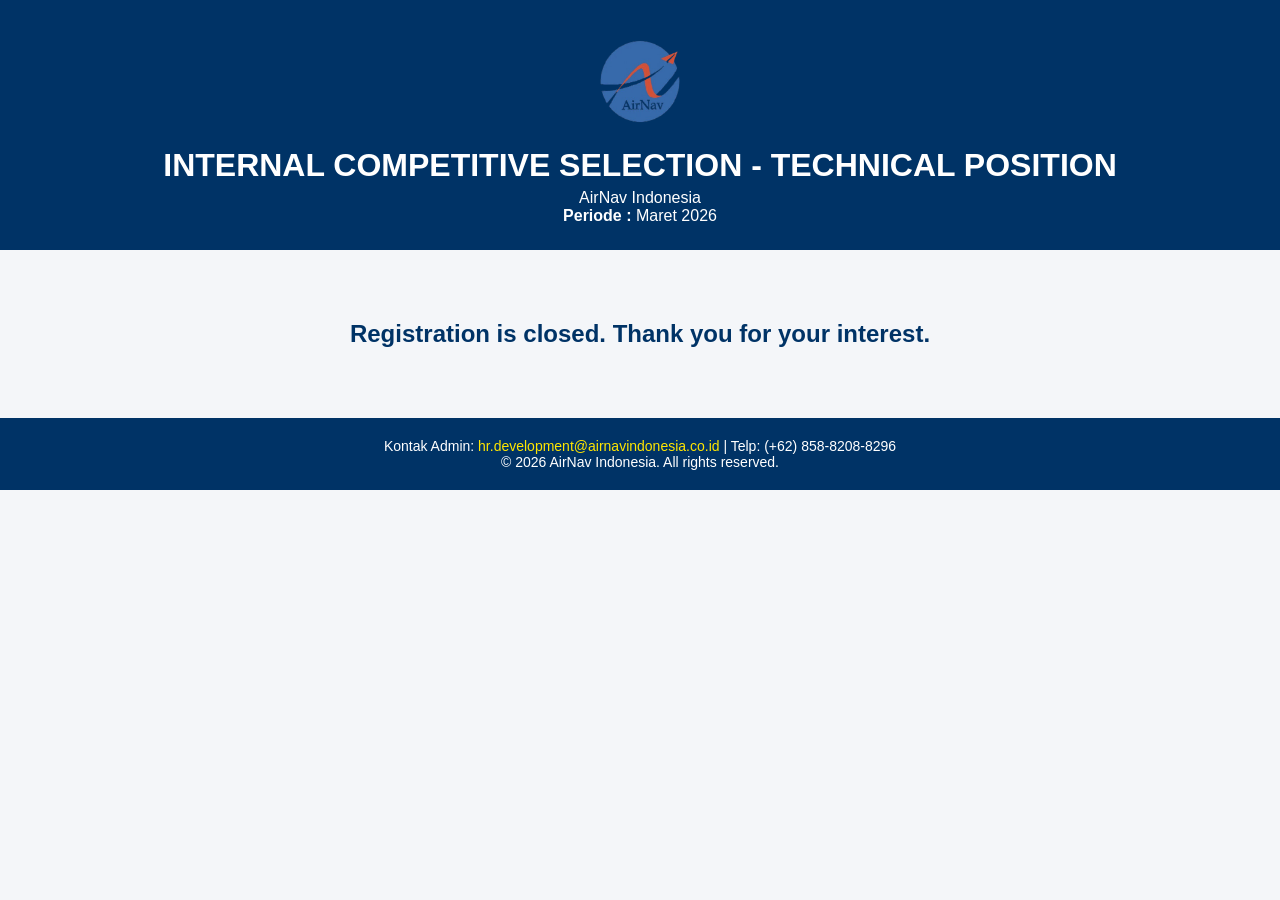
==== commit 808a8993: "Rename test.html to index.html" ====
--- a/index.html
+++ b/index.html
@@ -7,7 +7,7 @@
 
 <link rel="stylesheet" href="css/style.css">
 
-<meta name="viewport" content="width=device-width, initial-scale=1.0">
+<meta name="viewport" content="width=device-width, initial-scale=1">
 
 </head>
 
@@ -27,101 +27,10 @@
 
 <div class="container">
 
-<!-- ======================
-JABATAN
-====================== -->
-    
-<h2>Daftar Jabatan yang Dibuka</h2>
-
-<div class="card admin-card">
-
-<table>
-
-<thead>
-<tr>
-<th>Kategori Jabatan</th>
-<th>Level</th>
-<th>Jumlah</th>
-</tr>
-</thead>
-
-<tbody id="jabatanTable"></tbody>
-
-</table>
+<h2>Registration is closed. Thank you for your interest.</h2>
 
 </div>
 
-
-
-
-<!-- ======================
-SELEKSI ADMINISTRATIF
-====================== -->
-
-<h2>Seleksi Administratif</h2>
-
-<div class="card admin-card">
-
-<h3>Tahapan Seleksi Administratif pada Bidang Teknik</h3>
-
-<table class="admin-table">
-
-<thead>
-<tr>
-<th>Aspek Penilaian</th>
-<th>Rincian</th>
-<th>Metode</th>
-</tr>
-</thead>
-
-<tbody id="adminTable"></tbody>
-
-</table>
-
-</div>
-
-
-<!-- ======================
-TAHAP WAWANCARA
-====================== -->
-
-<h2>Tahapan Seleksi Wawancara</h2>
-
-<div id="wawancara" class="card-container"></div>
-
-
-
-<!-- ======================
-JADWAL
-====================== -->
-
-<h2>Jadwal Seleksi</h2>
-
-<div class="card admin-card">
-<table>
-
-<thead>
-<tr>
-<th>Kegiatan</th>
-<th>Waktu</th>
-<th>Keterangan</th>
-</tr>
-</thead>
-
-<tbody id="jadwalTable"></tbody>
-
-</table>
-
-</div>
-
-
-
-
-
-<h2>Pendaftaran </h2>
-
-<div id= "pendaftaran" class="card-container"></div>
-</div>
 
 <!-- ======================
 FOOTER
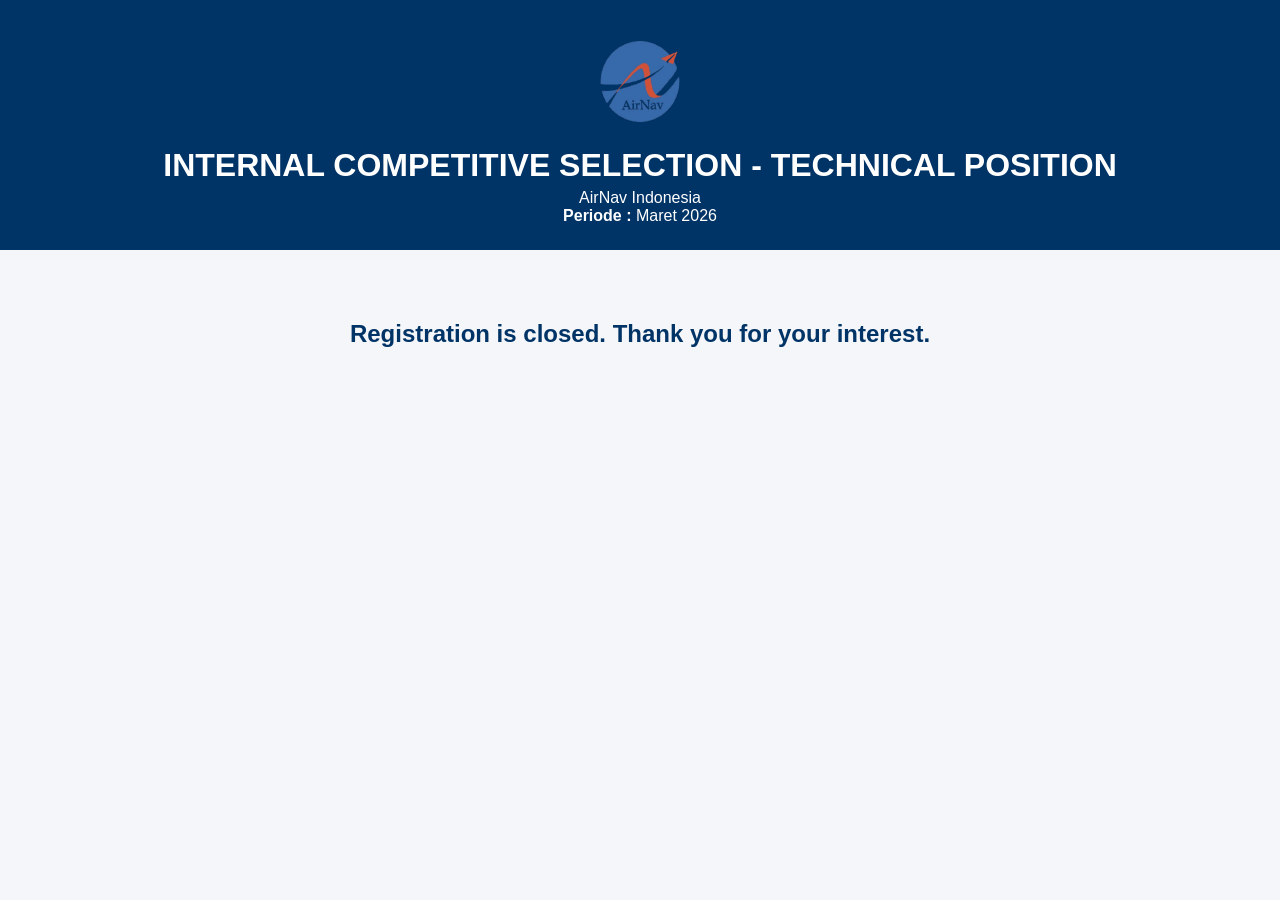
==== commit f0d008e8: "Update index.html" ====
--- a/index.html
+++ b/index.html
@@ -31,15 +31,6 @@
 
 </div>
 
-
-<!-- ======================
-FOOTER
-===================== -->
-<footer>
-    <p>Kontak Admin: <a href="hr.development@airnavindonesia.co.id">hr.development@airnavindonesia.co.id</a> | Telp: (+62) 858-8208-8296</p>
-    <p>© 2026 AirNav Indonesia. All rights reserved.</p>
-</footer>
-
 <script src="js/script.js"></script>
 
 </body>
--- a/css/style.css
+++ b/css/style.css
@@ -78,27 +78,6 @@
 
 margin-top:20px;
 color:#003366;
-
-}
-
-.btn-daftar{
-
-display:inline-block;
-margin-top:10px;
-padding:10px 18px;
-
-background:#0d3b66;
-color:white;
-text-decoration:none;
-
-border-radius:6px;
-font-weight:bold;
-
-}
-
-.btn-daftar:hover{
-
-background:#145da0;
 
 }
 
@@ -173,30 +152,13 @@
 
 .card:hover{
 
-transform:translateY(-5px);
+transform:translateY(-7px);
 
 }
 
 .card h3{
 
 margin-top:0;
-
-}
-.card a{
-
-display:block;
-margin-top:8px;
-
-color:#0d3b66;
-text-decoration:underline;
-
-word-break:break-all;
-
-}
-
-.card a:hover{
-
-color:#145da0;
 
 }
 
@@ -314,7 +276,7 @@
 table{
 
 font-size:14px;
-display:block; 
+/* display:block; */
 overflow-x:auto; 
 
 }
